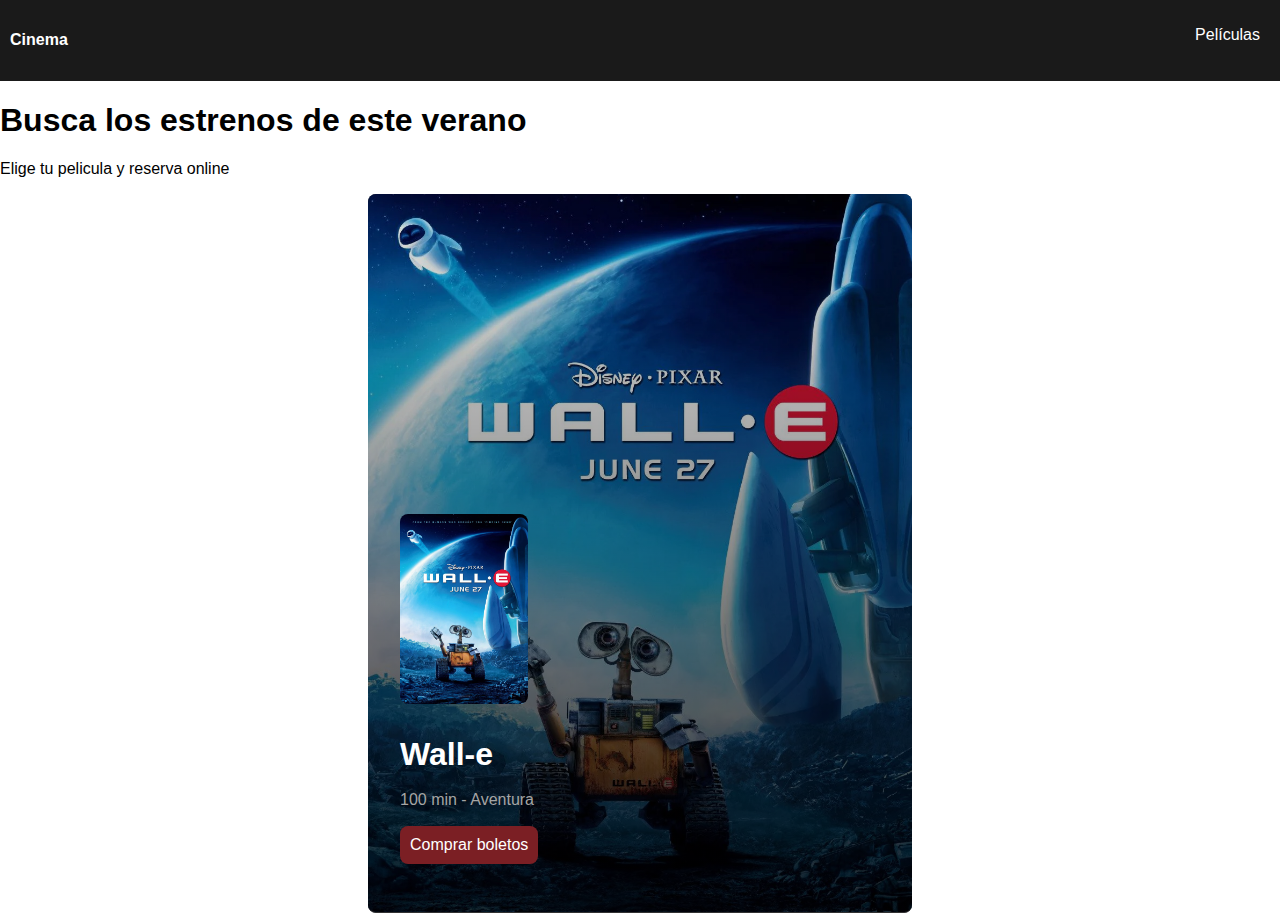
==== index.html @ 7dce21f7 "init cinema project" ====
<!DOCTYPE html>
<html lang="en">
  <head>
    <meta charset="UTF-8" />
    <meta name="viewport" content="width=device-width, initial-scale=1.0" />
    <title>Cinema</title>
    <link rel="stylesheet" href="css/style.css" />
  </head>
  <body>
    <header>
      <nav>
        <div class="logo">
          <h4>Cinema</h4>
        </div>
        <ul class="nav-links">
          <li><a href="movies.html">Películas</a></li>
        </ul>
      </nav>
    </header>

    <main>
      <section class="hero">
        <div class="hero-text">
          <h1>Busca los estrenos de este verano</h1>
          <p>Elige tu pelicula y reserva online</p>
        </div>
      </section>
      <section class="movies">
        <div class="movie">
          <img src="img/walle.webp" alt="walle poster" />
          <div class="movie-info">
            <h3>Wall-e</h3>
            <p>100 min - Aventura</p>
            <a href="movie.html" class="btn">Comprar boletos </a>
          </div>
        </div>
      </section>
    </main>
    <script src="js/main.js"></script>
  </body>
</html>
---- css/style.css ----
:root {
  --color-negro-profundo: #1a1a1a; /* Un negro más suave, ideal para fondos */
  --color-burdeos: #7b1f24; /* Un rojo oscuro y elegante para elementos destacados */
  --color-gris-acero: #a5a5a5; /* Gris medio para textos y detalles menores */
  --color-azul-medianoche: #2c3e50; /* Azul oscuro, perfecto para barras de navegación o pies de página */
  --color-dorado-oscuro: #b68d40; /* Dorado suave, ideal para íconos o botones que requieran atención */
  --color-blanco-humo: #f5f5f5; /* Un blanco roto para textos, mejora la legibilidad sin ser demasiado brillante */
}

html,
body {
  margin: 0;
  padding: 0;
  font-family: "Roboto", sans-serif;
}

nav {
  background-color: var(--color-negro-profundo);
  color: white;
  padding: 10px;
  text-align: center;
  display: flex;
  justify-content: space-between;
}

nav > ul {
  display: flex;
  list-style: none;
}

a {
  color: white;
  text-decoration: none;
  padding: 10px;
}

.movies {
  display: flex;
  justify-content: center;
}

.movie {
  display: flex;
  flex-direction: column;
  justify-content: space-between;
  border-bottom: 1px solid #333;
  width: fit-content;
  background-color: #333;
  border-radius: 8px;
  color: white;
  padding: 0em 2em;
  padding-top: 20em;
  padding-bottom: 3em;
  width: 30em;
  gap: 2em;
  transition: transform 0.5s ease;

  background-image: linear-gradient(
      rgba(0, 0, 0, 0.1),
      /* Transición a casi transparente hacia el centro */ rgba(0, 0, 0, 0.805)
        /* Negro con 50% de opacidad en la parte superior */
    ),
    url("../img/walle.webp");
  background-position: center;
  background-size: cover;
  background-repeat: no-repeat;

  > img {
    width: 8em;
    border-radius: 8px;
  }
}

.movie-info {
  display: flex;
  flex-direction: column;
  gap: 0.1em;

  > h3 {
    margin: 0;
    font-size: 2em;
    font-weight: 800;
  }

  > p {
    color: var(--color-gris-acero);
  }

  > a {
    width: fit-content;
    border-radius: 8px;
    background-color: var(--color-burdeos);
    transition: background-color 0.5s ease-in-out, color 0.5s ease-in-out ;
  }
}

.movie-info > a:hover {
  background-color: var(--color-blanco-humo);
  color: var(--color-burdeos);
}
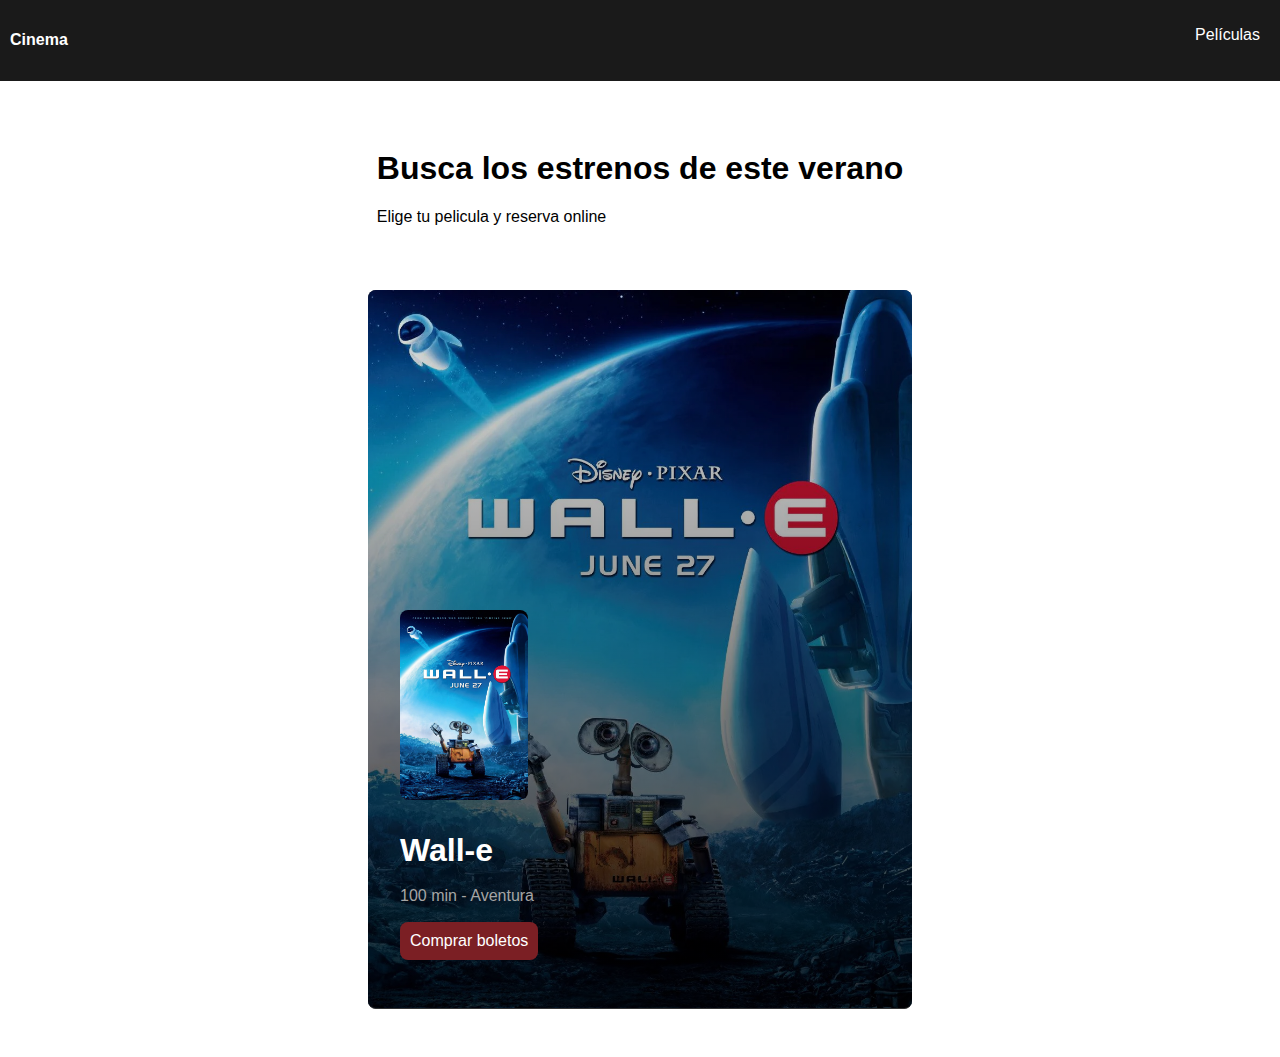
==== commit ef1cf4ab: "Add horarios.html" ====
--- a/index.html
+++ b/index.html
@@ -13,7 +13,7 @@
           <h4>Cinema</h4>
         </div>
         <ul class="nav-links">
-          <li><a href="movies.html">Películas</a></li>
+          <li><a href="index.html">Películas</a></li>
         </ul>
       </nav>
     </header>
@@ -31,7 +31,7 @@
           <div class="movie-info">
             <h3>Wall-e</h3>
             <p>100 min - Aventura</p>
-            <a href="movie.html" class="btn">Comprar boletos </a>
+            <a href="pages/horarios.html?movie=0" class="btn">Comprar boletos </a>
           </div>
         </div>
       </section>
--- a/css/style.css
+++ b/css/style.css
@@ -34,9 +34,21 @@
   padding: 10px;
 }
 
+main {
+  display: flex;
+  justify-content: center;
+  flex-direction: column;
+  align-items: center;
+  padding: 3em 0;
+}
+
+/* index.html */
+
 .movies {
+  margin-top: 3em;
   display: flex;
   justify-content: center;
+  flex-wrap: wrap;
 }
 
 .movie {
@@ -44,14 +56,13 @@
   flex-direction: column;
   justify-content: space-between;
   border-bottom: 1px solid #333;
-  width: fit-content;
   background-color: #333;
   border-radius: 8px;
   color: white;
   padding: 0em 2em;
   padding-top: 20em;
   padding-bottom: 3em;
-  width: 30em;
+  width: clamp(20em, 100vw, 30em);
   gap: 2em;
   transition: transform 0.5s ease;
 
@@ -90,7 +101,7 @@
     width: fit-content;
     border-radius: 8px;
     background-color: var(--color-burdeos);
-    transition: background-color 0.5s ease-in-out, color 0.5s ease-in-out ;
+    transition: background-color 0.5s ease-in-out, color 0.5s ease-in-out;
   }
 }
 
@@ -98,3 +109,95 @@
   background-color: var(--color-blanco-humo);
   color: var(--color-burdeos);
 }
+
+/* Horarios.html */
+
+.movie--header {
+  display: grid;
+  grid-template-columns: 2fr 3fr;
+  align-items: center;
+  justify-items: end;
+  gap: 4em;
+  width: 70%;
+
+  > img {
+    width: 20em;
+    flex: 5;
+    align-content: center;
+  }
+}
+
+.movie--header--text {
+  flex: 1;
+}
+
+.movie--header--title {
+font-size: 2em;
+margin: 0;
+}
+
+.movie--header--duration {
+  color: var(--color-azul-medianoche)
+}
+
+.spots{
+  margin-top: 5em;
+  display: flex;
+  justify-content: center;
+  gap: 1em;
+}
+
+.spot{
+  color: var(--color-azul-medianoche);
+  display: block;
+  border-radius: 10px;
+  border: 1px solid var(--color-azul-medianoche);
+  font-weight: 800;
+  padding: 1em 3em 3em 1em ;
+}
+
+.spot:hover{
+  background-color: var(--color-azul-medianoche);
+  color: var(--color-blanco-humo);
+}
+
+
+@media screen and (max-width: 768px) {
+  nav {
+    flex-direction: column;
+  }
+
+  nav > ul {
+    margin-top: 1em;
+  }
+
+  main {
+    padding: 1em;
+  }
+
+  .movies {
+    flex-direction: column;
+  }
+
+  .movie {
+    width: 100%;
+    padding: 1em;
+    margin-bottom: 1em;
+  }
+
+  .movie-info {
+    gap: 0.5em;
+  }
+
+  .movie--header {
+    grid-template-columns: 1fr;
+    justify-items: center;
+    justify-content: center;
+    gap: 1em;
+  }
+
+  .movie--header--text {
+    text-align: center;
+  }
+  
+}
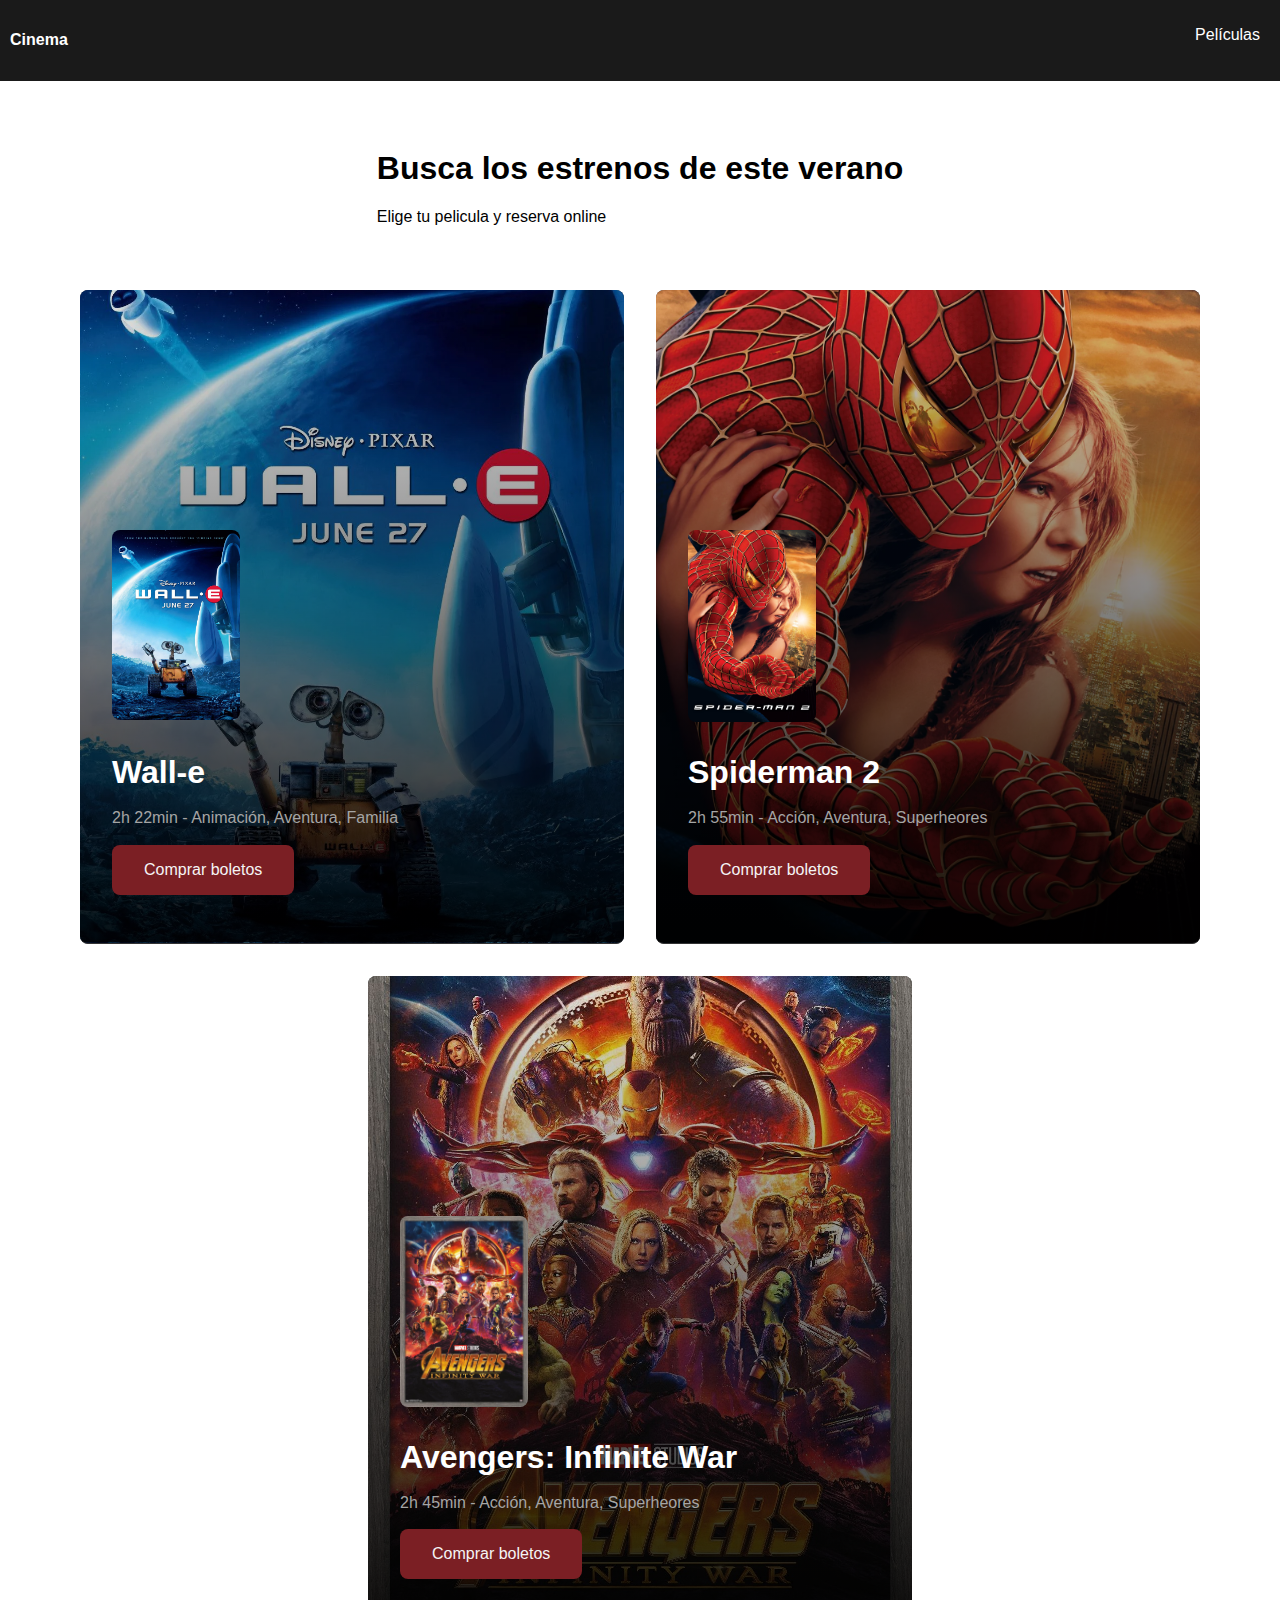
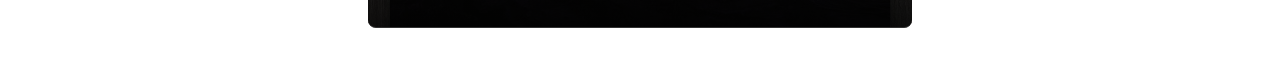
==== commit 536004c6: "Add dynamic to html" ====
--- a/index.html
+++ b/index.html
@@ -25,15 +25,7 @@
           <p>Elige tu pelicula y reserva online</p>
         </div>
       </section>
-      <section class="movies">
-        <div class="movie">
-          <img src="img/walle.webp" alt="walle poster" />
-          <div class="movie-info">
-            <h3>Wall-e</h3>
-            <p>100 min - Aventura</p>
-            <a href="pages/horarios.html?movie=0" class="btn">Comprar boletos </a>
-          </div>
-        </div>
+      <section class="movies" id="movies-container">
       </section>
     </main>
     <script src="js/main.js"></script>
--- a/css/style.css
+++ b/css/style.css
@@ -49,6 +49,7 @@
   display: flex;
   justify-content: center;
   flex-wrap: wrap;
+  gap: 2em;
 }
 
 .movie {
@@ -60,7 +61,7 @@
   border-radius: 8px;
   color: white;
   padding: 0em 2em;
-  padding-top: 20em;
+  padding-top: 15em;
   padding-bottom: 3em;
   width: clamp(20em, 100vw, 30em);
   gap: 2em;
@@ -128,39 +129,141 @@
 }
 
 .movie--header--text {
-  flex: 1;
+  justify-self: start;
+
+}
+
+.movie--header--text > span {
+  margin:1em 0;
 }
 
 .movie--header--title {
-font-size: 2em;
-margin: 0;
+  font-size: 2em;
+  margin: 0;
 }
 
 .movie--header--duration {
-  color: var(--color-azul-medianoche)
-}
-
-.spots{
+  margin-top: 1em;
+  color: var(--color-azul-medianoche);
+}
+
+.spots {
   margin-top: 5em;
   display: flex;
   justify-content: center;
   gap: 1em;
 }
 
-.spot{
+.spot, .info-spot {
   color: var(--color-azul-medianoche);
   display: block;
   border-radius: 10px;
   border: 1px solid var(--color-azul-medianoche);
   font-weight: 800;
-  padding: 1em 3em 3em 1em ;
-}
-
-.spot:hover{
+  padding: 1em 3em 3em 1em;
+}
+
+.spot:hover {
   background-color: var(--color-azul-medianoche);
   color: var(--color-blanco-humo);
 }
 
+/* Asientos */
+
+.material-symbols-outlined {
+  font-variation-settings: "FILL" 0, "wght" 400, "GRAD" 0, "opsz" 24;
+}
+
+.seats {
+  display: grid;
+  grid-template-columns: repeat(8, 1fr);
+  gap: 1em;
+  margin-top: 2em;
+  width: 70%;
+  overflow: scroll;
+  height: fit-content;
+}
+
+.seat {
+  cursor: pointer;
+  background: none;
+  border: none;
+  display: flex;
+  flex-direction: column;
+  align-items: center;
+}
+
+.seat > .reserved {
+  cursor: not-allowed;
+}
+
+.seat:hover {
+  > .free {
+    border-bottom: 2px solid var(--color-azul-medianoche);
+  }
+}
+
+.seat > .material-symbols-outlined {
+  font-size: 5em;
+}
+
+.free {
+  color: var(--color-azul-medianoche);
+}
+
+.reserved {
+  color: var(--color-burdeos);
+}
+.selected{
+  color: var(--color-dorado-oscuro);
+  border-bottom: 2px solid var(--color-dorado-oscuro);
+}
+
+.btn{
+  background-color: var(--color-azul-medianoche);
+  color: var(--color-blanco-humo);
+  border: none;
+  border-radius: 10px;
+  padding: 1em 2em;
+  font-size: 1em;
+  cursor: pointer;
+  transition: background-color 0.2s ease-in-out;
+}
+
+.btn:hover{
+  background-color: var(--color-dorado-oscuro);
+}
+
+.btn:disabled{
+  background-color: var(--color-gris-acero);
+  cursor: not-allowed;
+}
+
+.seats--info{
+  display: flex;
+  justify-content: space-between;
+  align-items: center;
+
+}
+
+.select--button{
+  font-size: 0.7em;
+}
+
+input[type="number"]::-webkit-inner-spin-button,
+input[type="number"]::-webkit-outer-spin-button {
+  -webkit-appearance: none;
+  margin: 0;
+}
+
+#seats-number{
+  font-size: 1.5em;
+  color: var(--color-azul-medianoche);
+  width: 3em;
+  text-align: center;
+}
+
+/* Responsive */
 
 @media screen and (max-width: 768px) {
   nav {
@@ -199,5 +302,4 @@
   .movie--header--text {
     text-align: center;
   }
-  
-}
+}
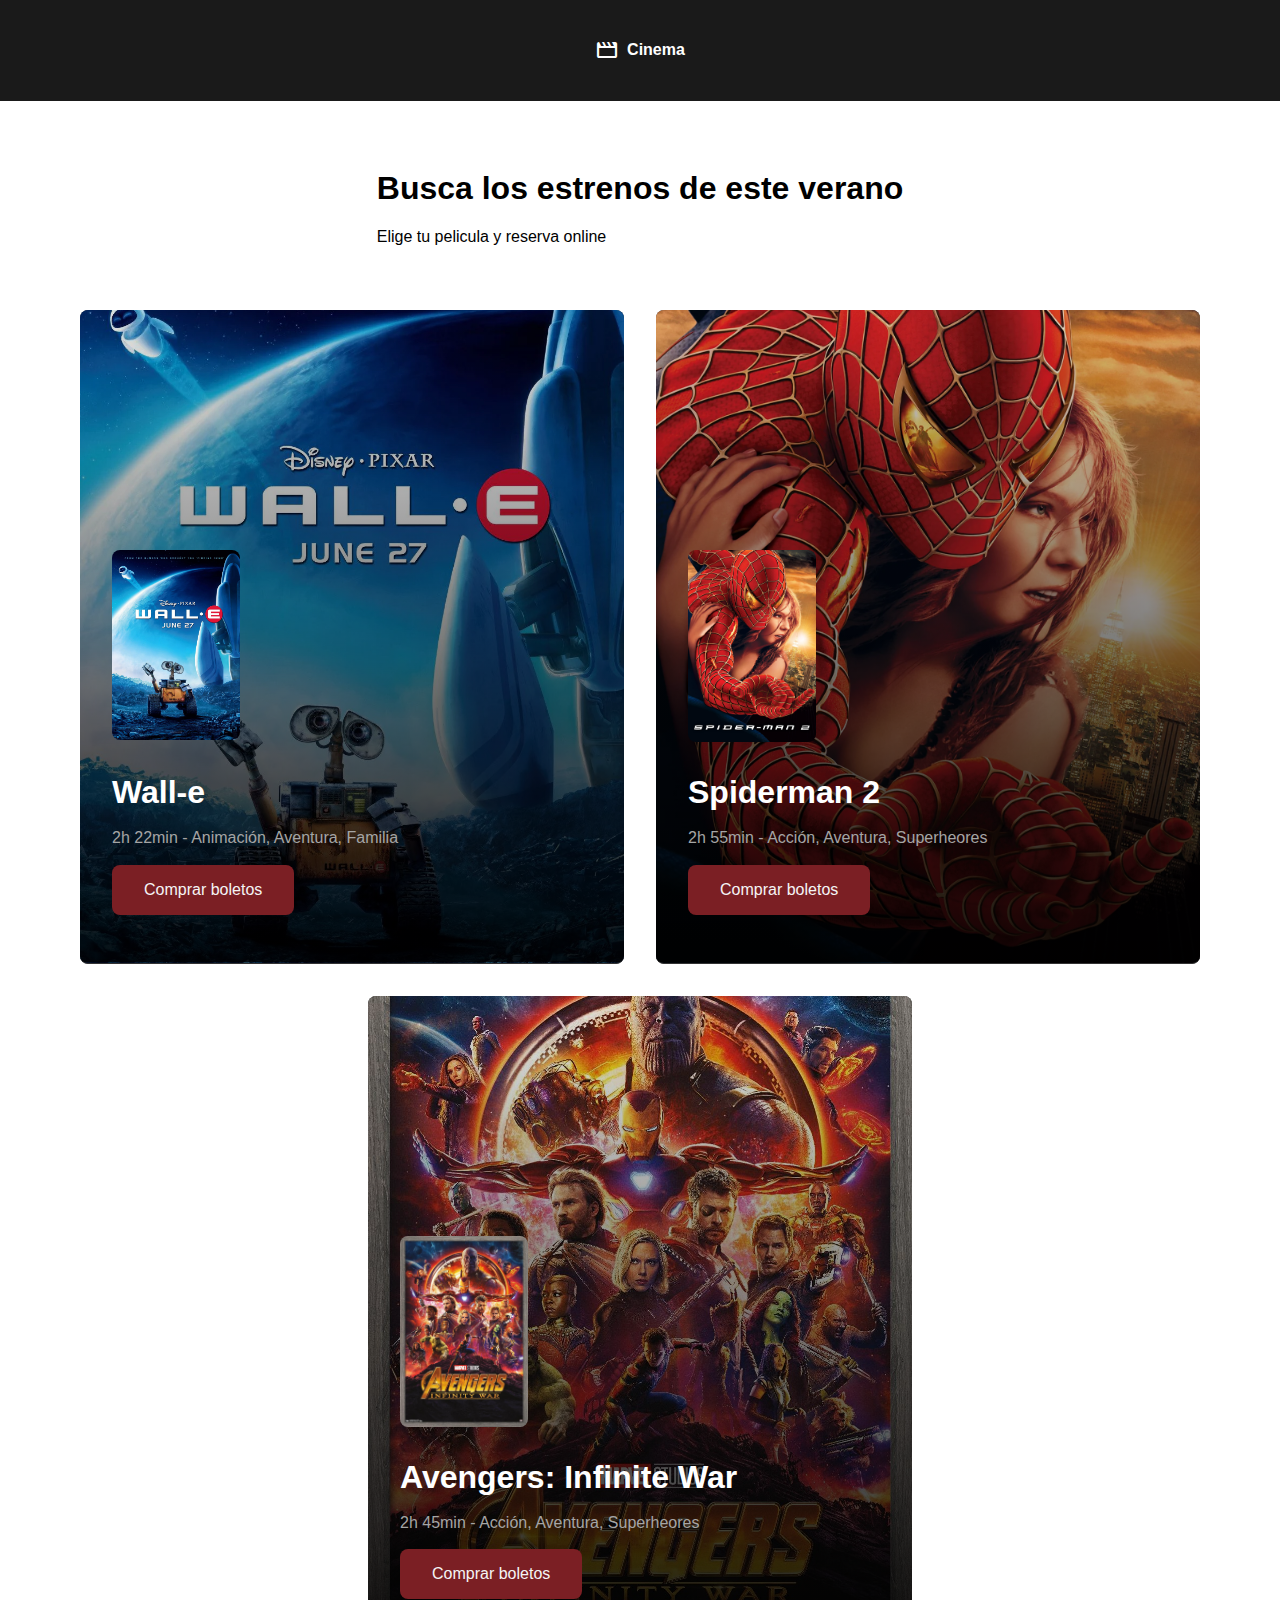
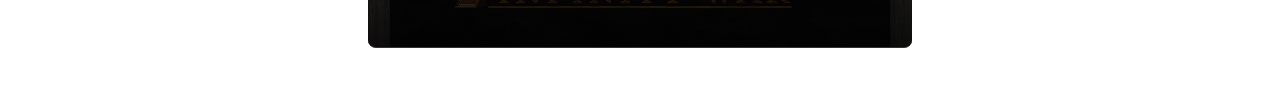
==== commit 91f99dc7: "Project finished" ====
--- a/index.html
+++ b/index.html
@@ -5,16 +5,20 @@
     <meta name="viewport" content="width=device-width, initial-scale=1.0" />
     <title>Cinema</title>
     <link rel="stylesheet" href="css/style.css" />
+    <link
+      rel="stylesheet"
+      href="https://fonts.googleapis.com/css2?family=Material+Symbols+Outlined:opsz,wght,FILL,GRAD@20..48,100..700,0..1,-50..200"
+    />
   </head>
   <body>
     <header>
       <nav>
         <div class="logo">
-          <h4>Cinema</h4>
+          <a href="index.html">
+            <span class="material-symbols-outlined"> movie </span>
+            <h4>Cinema</h4>
+          </a>
         </div>
-        <ul class="nav-links">
-          <li><a href="index.html">Películas</a></li>
-        </ul>
       </nav>
     </header>
 
@@ -25,8 +29,7 @@
           <p>Elige tu pelicula y reserva online</p>
         </div>
       </section>
-      <section class="movies" id="movies-container">
-      </section>
+      <section class="movies" id="movies-container"></section>
     </main>
     <script src="js/main.js"></script>
   </body>
--- a/css/style.css
+++ b/css/style.css
@@ -20,12 +20,14 @@
   padding: 10px;
   text-align: center;
   display: flex;
-  justify-content: space-between;
-}
-
-nav > ul {
-  display: flex;
-  list-style: none;
+  justify-content: center;
+}
+
+nav * a{
+  display: flex;
+  justify-content: center;
+  align-items: center;
+  gap: 0.5em;
 }
 
 a {
@@ -263,6 +265,19 @@
   text-align: center;
 }
 
+/* Compra.html */
+
+.success{
+  color: green;
+  
+  display: flex;
+  justify-content: center;
+
+  > span{
+    font-size: 4em;
+  }
+}
+
 /* Responsive */
 
 @media screen and (max-width: 768px) {
